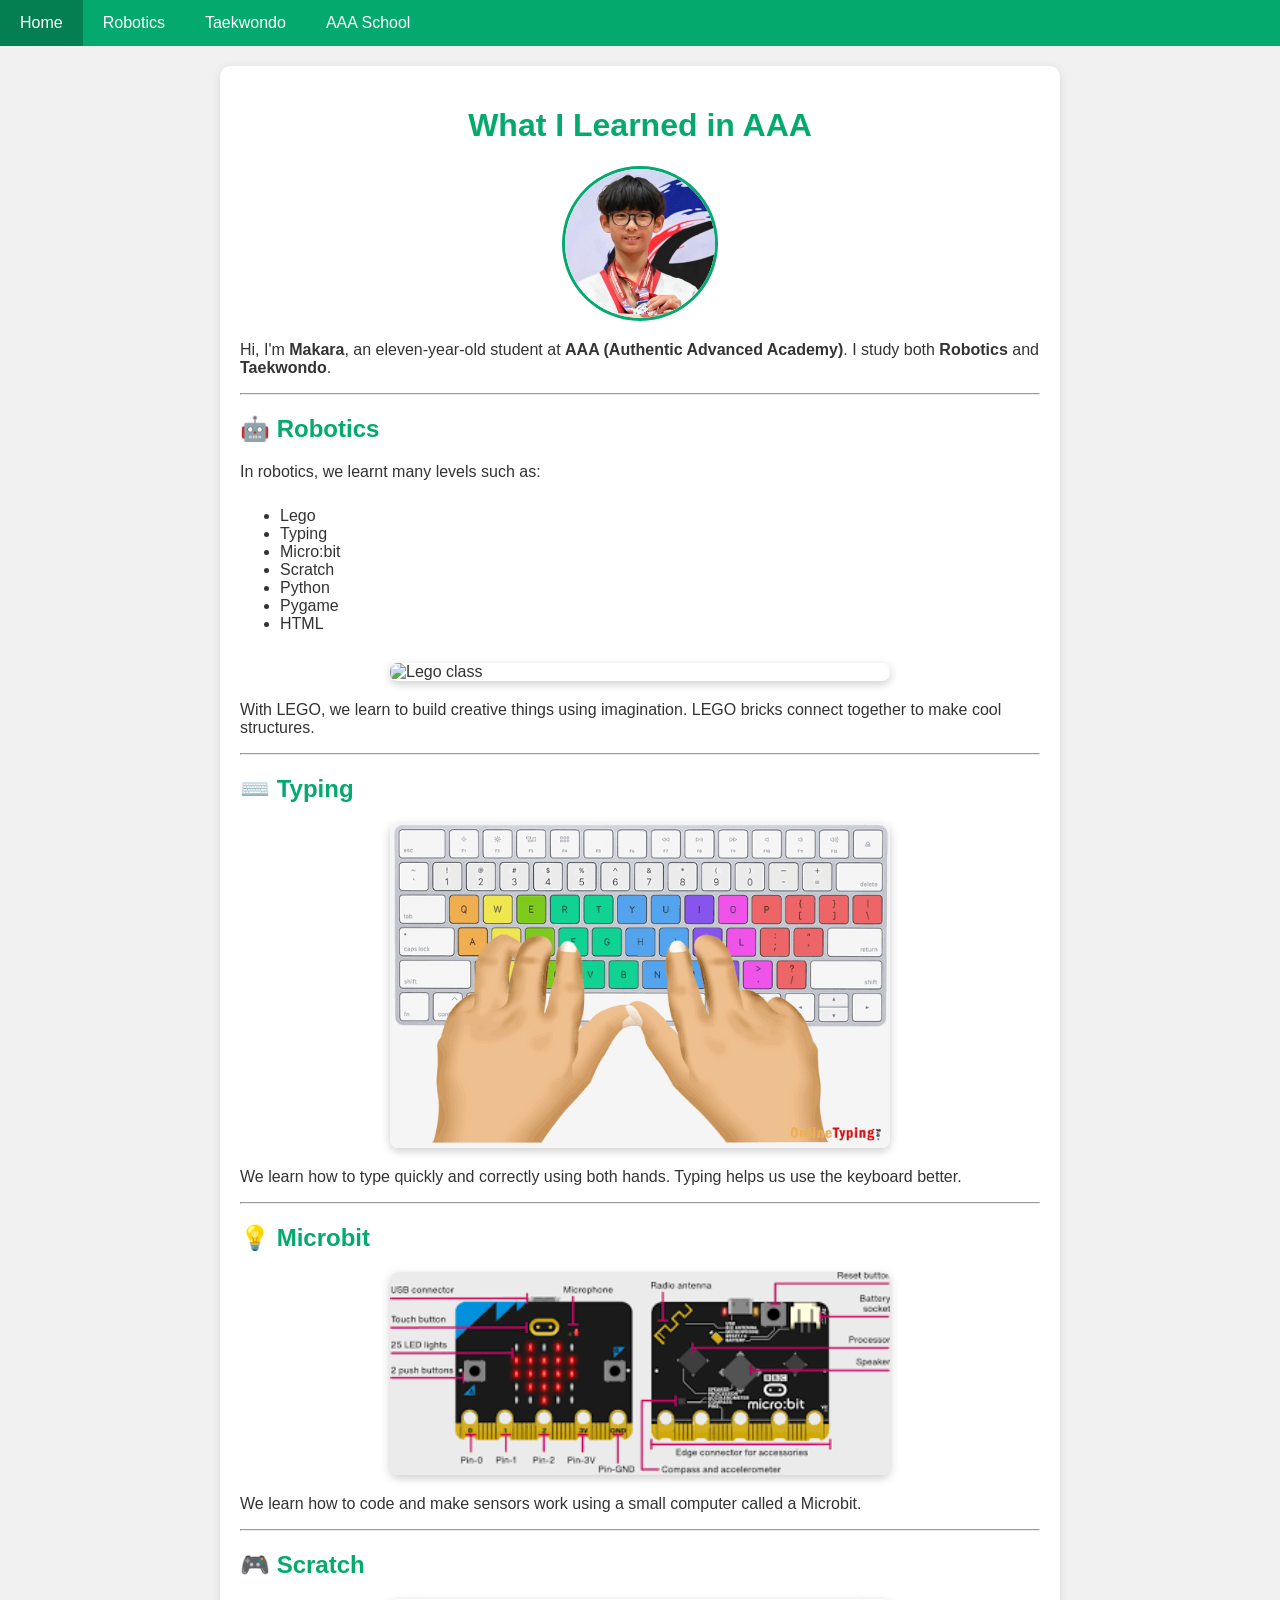
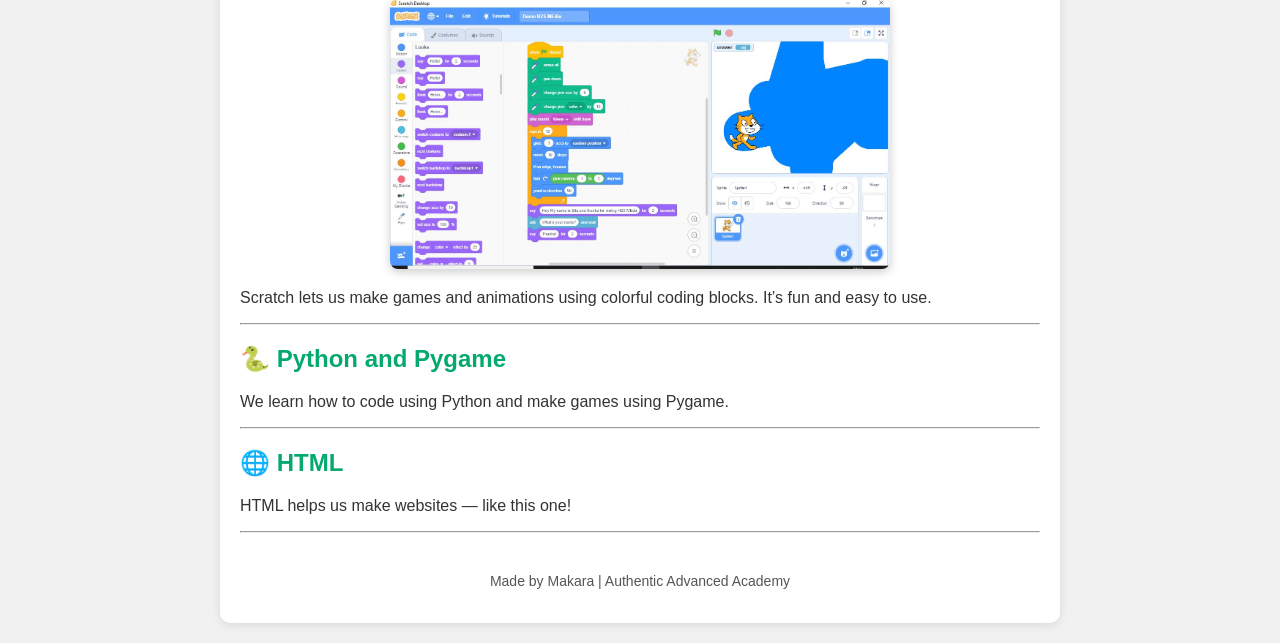
==== index.html @ 7d23373d "Rename step_1_by_1.html to index.html" ====
<!DOCTYPE html>
<html lang="en">
<head>
  <meta charset="UTF-8">
  <meta name="viewport" content="width=device-width, initial-scale=1.0">
  <title>What I Learned in AAA</title>

  <!-- Link to the CSS file -->
  <link rel="stylesheet" href="step_2_by_2.css">
</head>

<body>
  <!-- Navigation bar -->
  <div class="navbar">
    <a class="active" href="#">Home</a>
    <a href="#robotics">Robotics</a>
    <a href="#taekwondo">Taekwondo</a>
    <a href="https://aaaschoolkh.com/" target="_blank">AAA School</a>
  </div>

  <!-- Main content area -->
  <div class="main">
    <h1>What I Learned in AAA</h1>

    <!-- Profile image -->
    <img src="makara.png" alt="Makara" class="profile">

    <p>Hi, I'm <b>Makara</b>, an eleven-year-old student at <b>AAA (Authentic Advanced Academy)</b>.  
    I study both <b>Robotics</b> and <b>Taekwondo</b>.</p>

    <hr>

    <!-- Robotics section -->
    <h2 id="robotics">🤖 Robotics</h2>
    <p>In robotics, we learnt many levels such as:</p>
    <ul>
      <li>Lego</li>
      <li>Typing</li>
      <li>Micro:bit</li>
      <li>Scratch</li>
      <li>Python</li>
      <li>Pygame</li>
      <li>HTML</li>
    </ul>

    <img src="https://aaaschoolkh.com/wp-content/uploads/2025/03/jimmy-2048x1363.jpg" alt="Lego class" class="lesson-img">

    <p>With LEGO, we learn to build creative things using imagination. LEGO bricks connect together to make cool structures.</p>

    <hr>

    <h2>⌨️ Typing</h2>
    <img src="finger-position.gif" alt="Typing" class="lesson-img">
    <p>We learn how to type quickly and correctly using both hands. Typing helps us use the keyboard better.</p>

    <hr>

    <h2>💡 Microbit</h2>
    <img src="microbit.png" alt="Microbit chip" class="lesson-img">
    <p>We learn how to code and make sensors work using a small computer called a Microbit.</p>

    <hr>

    <h2>🎮 Scratch</h2>
    <img src="scratch.jpg" alt="Scratch" class="lesson-img">
    <p>Scratch lets us make games and animations using colorful coding blocks. It’s fun and easy to use.</p>

    <hr>

    <h2>🐍 Python and Pygame</h2>
    <p>We learn how to code using Python and make games using Pygame.</p>

    <hr>

    <h2>🌐 HTML</h2>
    <p>HTML helps us make websites — like this one!</p>

    <hr>

    <!-- Footer -->
    <footer>
      <p>Made by Makara | Authentic Advanced Academy</p>
    </footer>
  </div>
</body>
</html>
---- step_2_by_2.css ----
/* --- General Page Setup --- */
body {
  font-family: Arial, sans-serif;
  margin: 0;
  background-color: #f1f1f1; /* light gray background */
  color: #333;
}

/* --- Navigation Bar --- */
.navbar {
  background-color: #04AA6D; /* green bar like W3Schools */
  overflow: hidden;
}

/* Navbar links */
.navbar a {
  float: left;
  color: white;
  text-align: center;
  padding: 14px 20px;
  text-decoration: none;
}

/* When mouse hovers over a link */
.navbar a:hover {
  background-color: #ddd;
  color: black;
}

/* The "active" link (home) */
.navbar a.active {
  background-color: #037f52;
}

/* --- Main Content --- */
.main {
  background-color: white;
  max-width: 800px;
  margin: 20px auto;
  padding: 20px;
  border-radius: 10px;
  box-shadow: 0 2px 10px rgba(0,0,0,0.1);
}

/* Headings */
h1 {
  color: #04AA6D;
  text-align: center;
}

h2 {
  color: #04AA6D;
}

/* Profile picture */
.profile {
  display: block;
  margin: 20px auto;
  width: 150px;
  border-radius: 50%;
  border: 3px solid #04AA6D;
}

/* Lesson images */
.lesson-img {
  display: block;
  margin: 20px auto;
  width: 80%;
  max-width: 500px;
  border-radius: 8px;
  box-shadow: 0 3px 10px rgba(0,0,0,0.2);
}

/* Lists */
ul {
  text-align: left;
  display: inline-block;
  margin: 10px auto;
}

/* Footer */
footer {
  text-align: center;
  font-size: 14px;
  color: #555;
  margin-top: 40px;
}
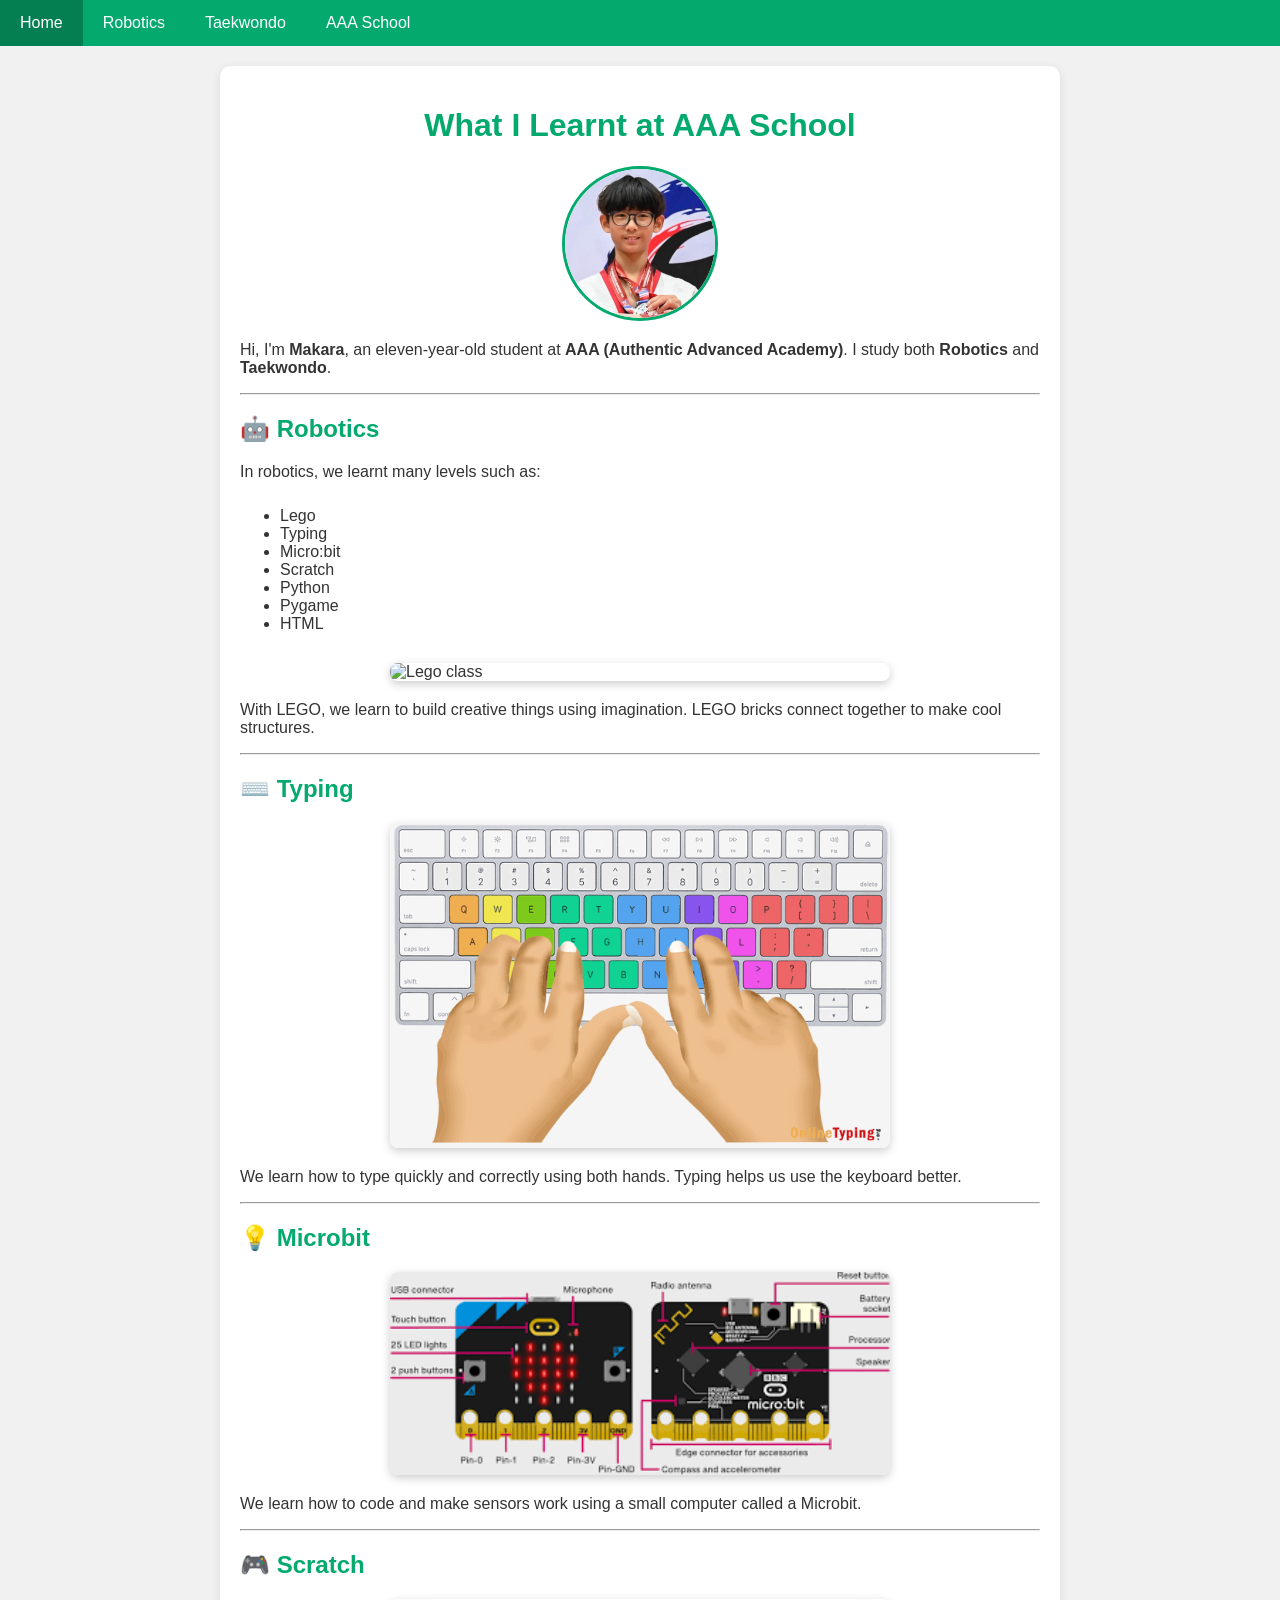
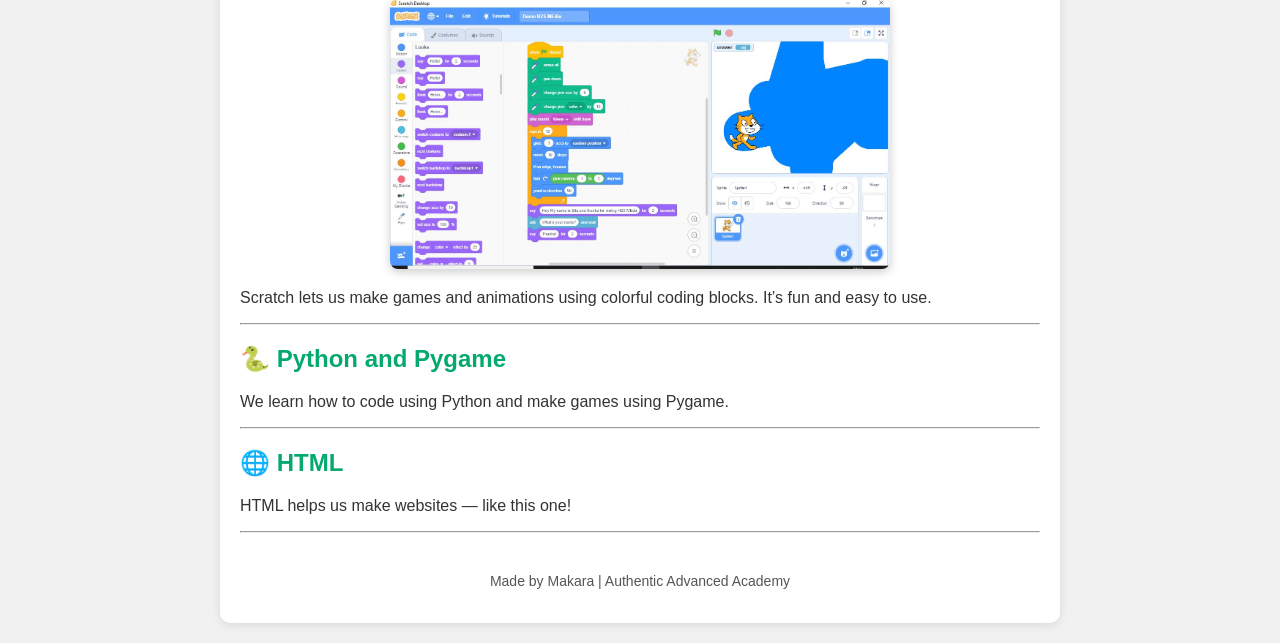
==== commit 52a9baef: "update heading 1" ====
--- a/index.html
+++ b/index.html
@@ -21,7 +21,7 @@
 
   <!-- Main content area -->
   <div class="main">
-    <h1>What I Learned in AAA</h1>
+    <h1>What I Learnt at AAA School</h1>
 
     <!-- Profile image -->
     <img src="makara.png" alt="Makara" class="profile">
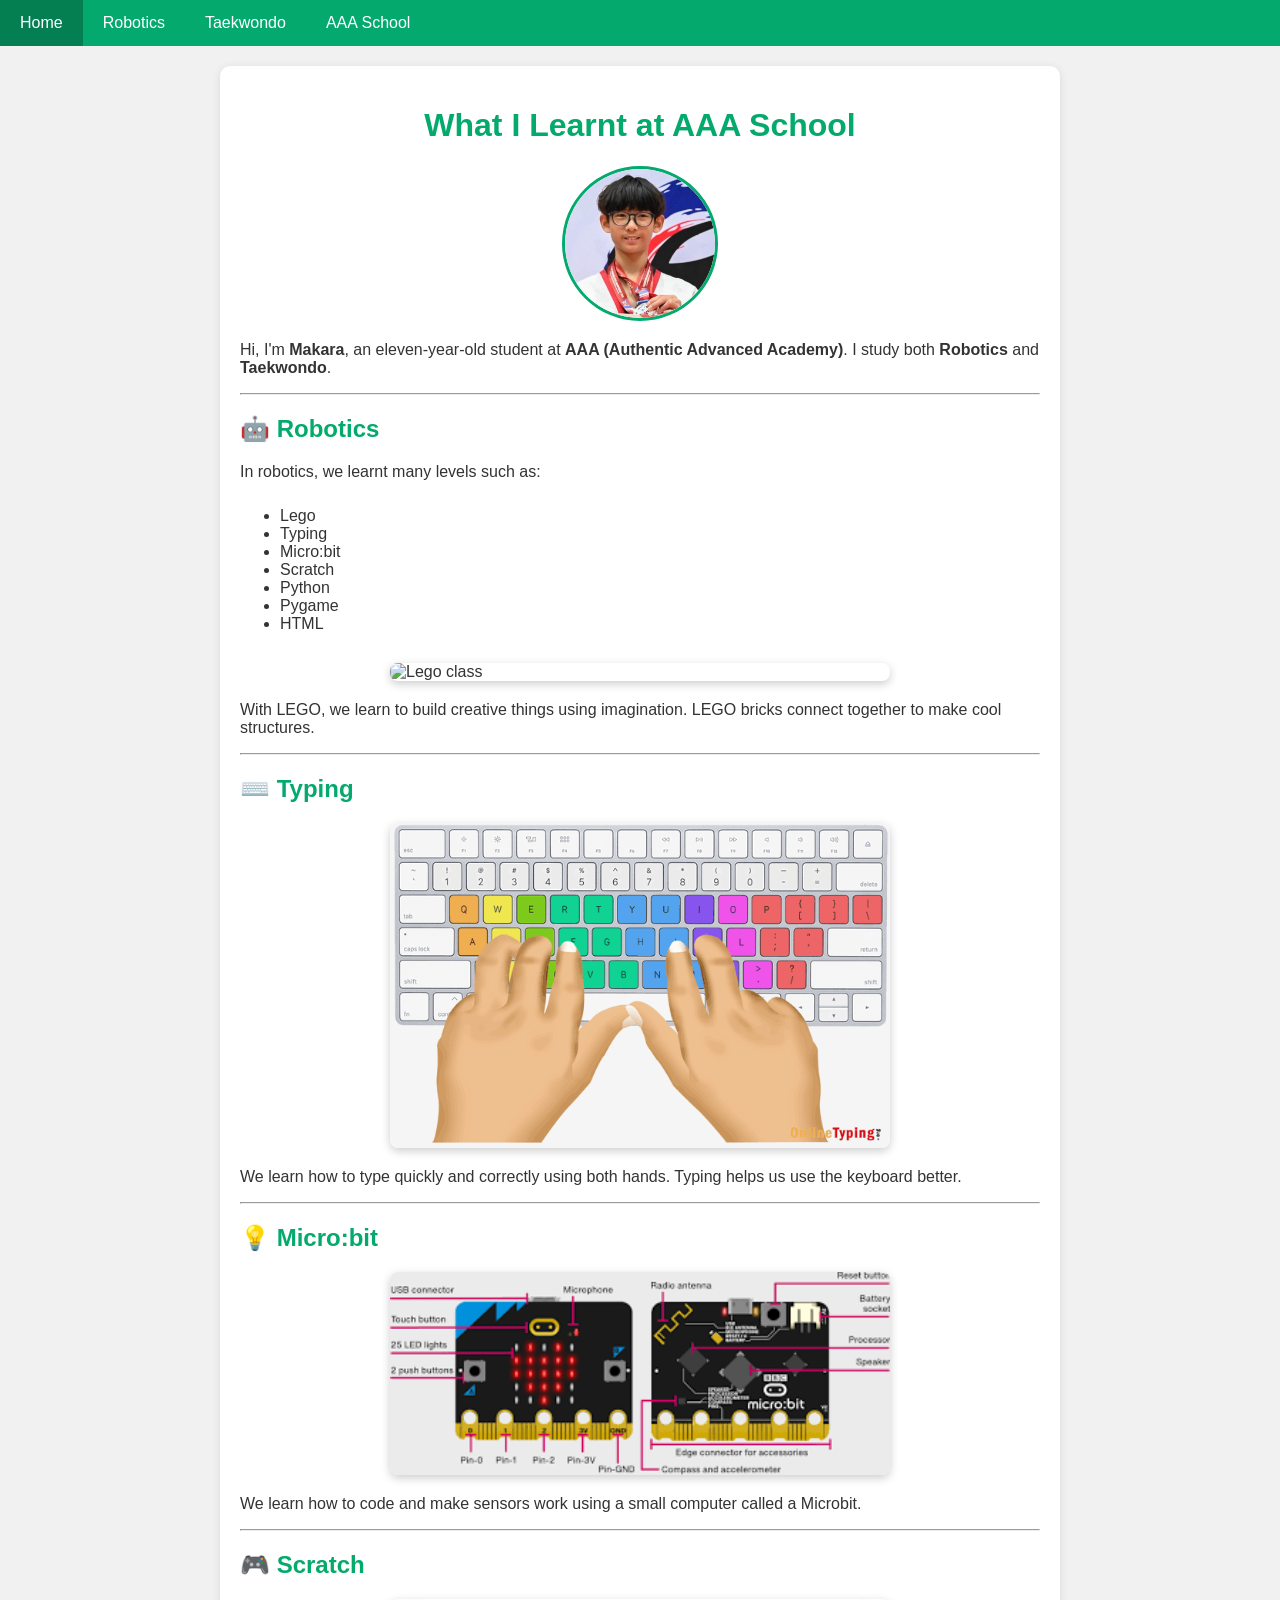
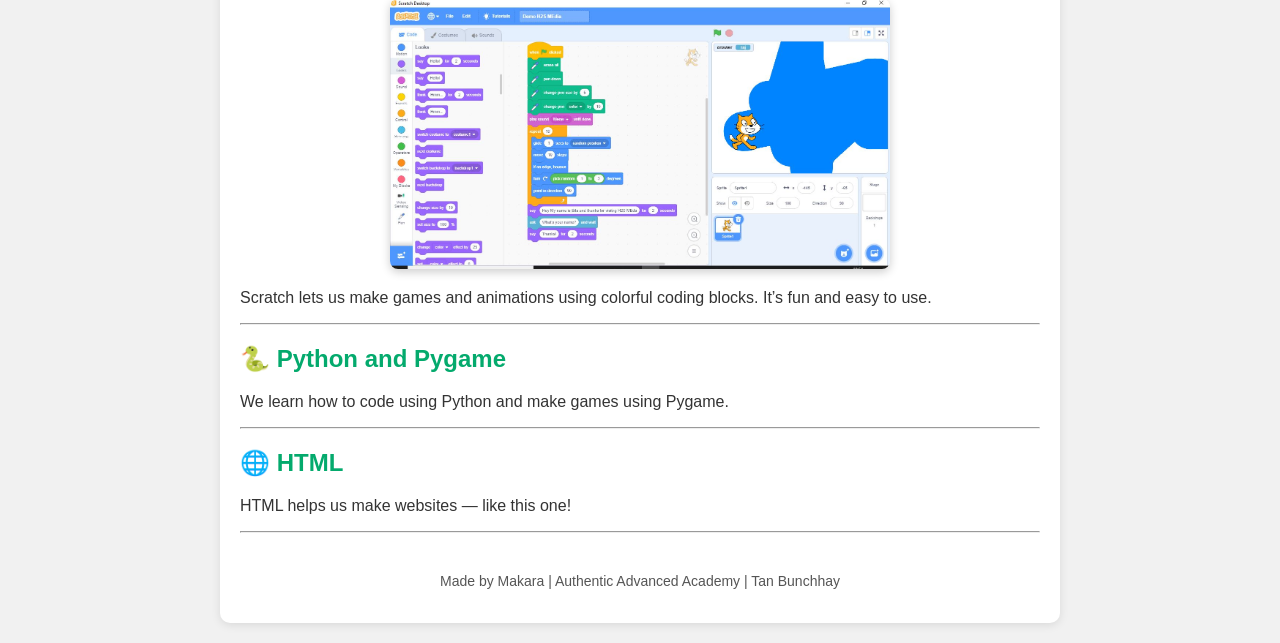
==== commit 10eff5ee: "spelling corection" ====
--- a/index.html
+++ b/index.html
@@ -4,7 +4,8 @@
 <head>
   <meta charset="UTF-8">
   <meta name="viewport" content="width=device-width, initial-scale=1.0">
-  <title>What I Learned in AAA</title>
+  <title>Makara Portfolio</title>
+  <link rel="icon" type="image/x-icon" href="fav.png">
 
   <!-- Link to the CSS file -->
   <link rel="stylesheet" href="step_2_by_2.css">
@@ -56,7 +57,7 @@
 
     <hr>
 
-    <h2>💡 Microbit</h2>
+    <h2>💡 Micro:bit</h2>
     <img src="microbit.png" alt="Microbit chip" class="lesson-img">
     <p>We learn how to code and make sensors work using a small computer called a Microbit.</p>
 
@@ -80,7 +81,7 @@
 
     <!-- Footer -->
     <footer>
-      <p>Made by Makara | Authentic Advanced Academy</p>
+      <p>Made by Makara | Authentic Advanced Academy | Tan Bunchhay</p>
     </footer>
   </div>
 </body>
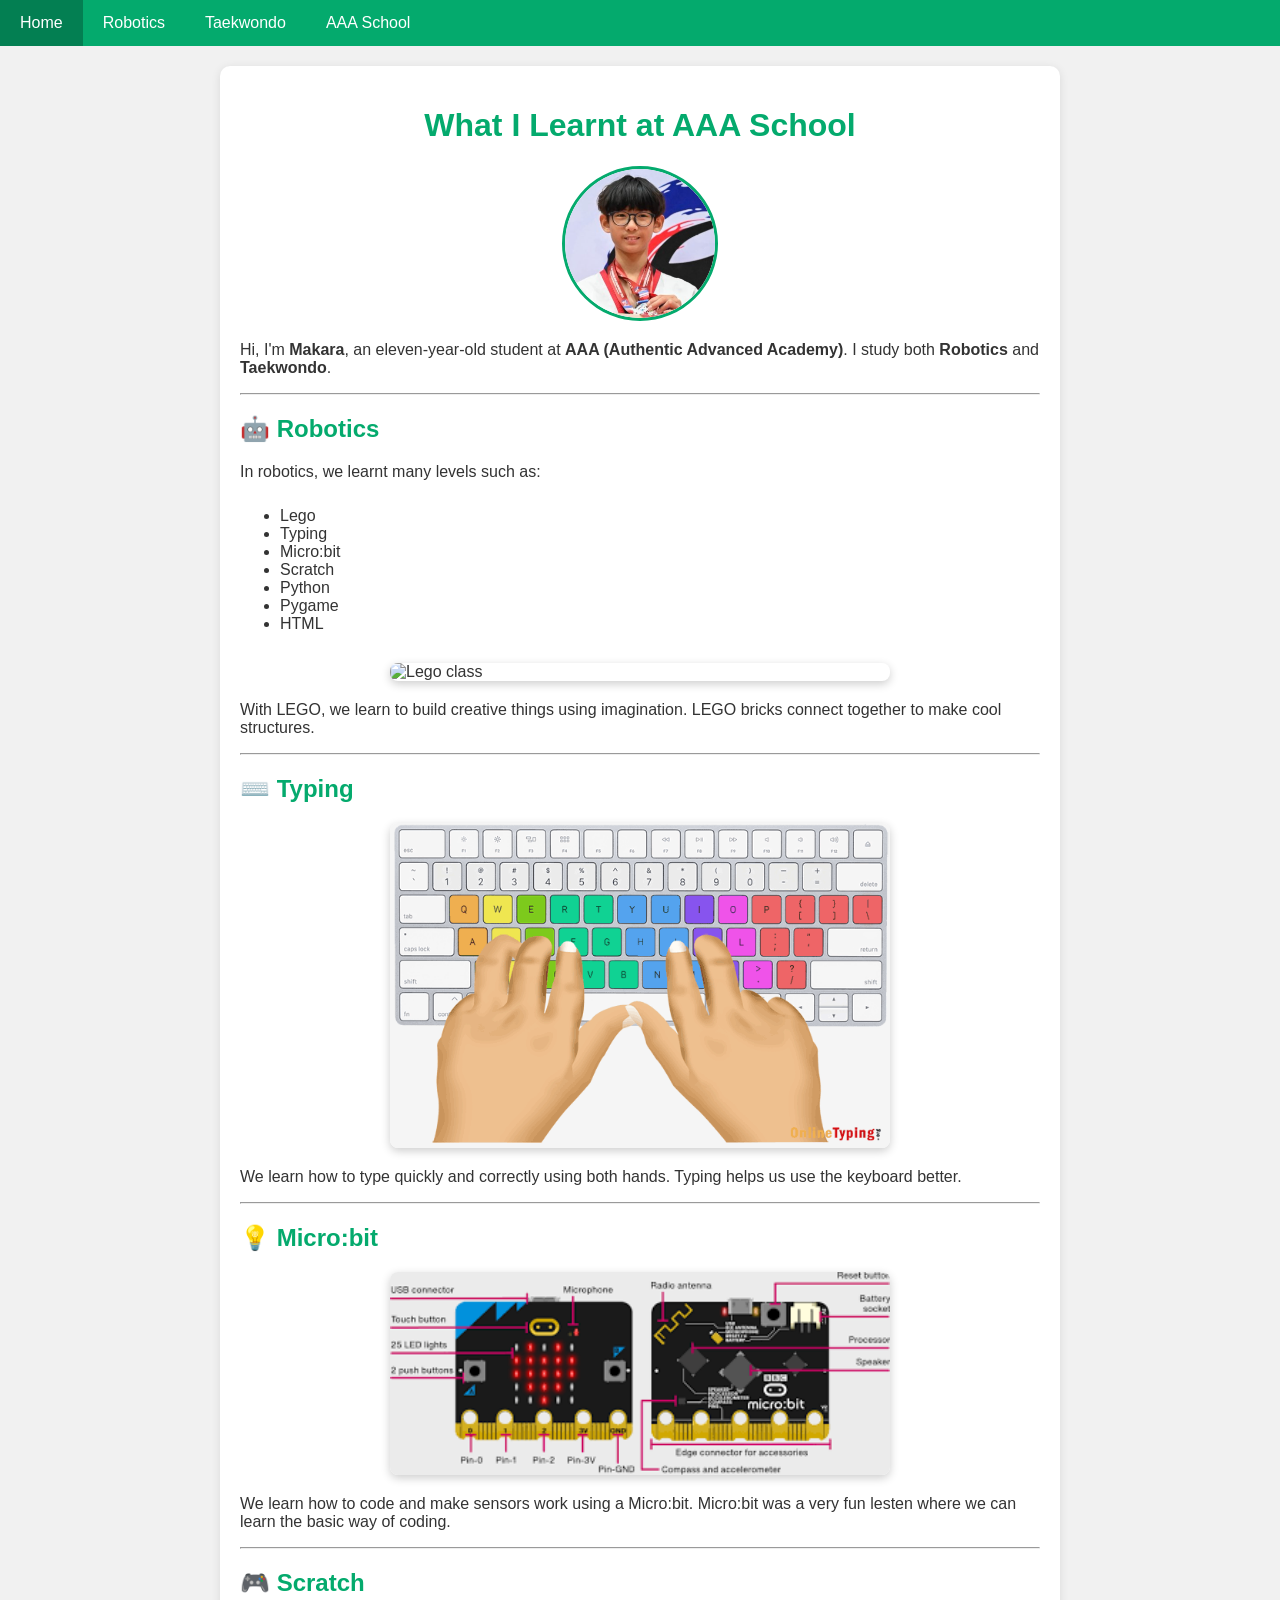
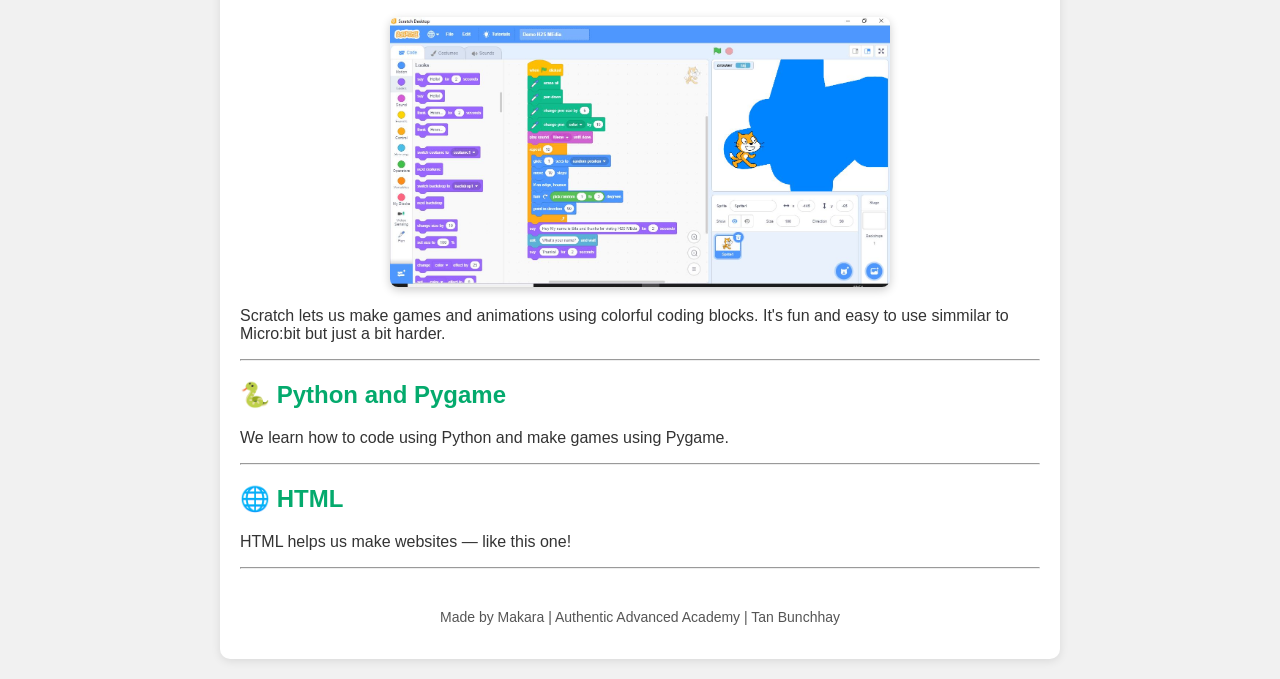
==== commit a3dc3d5c: "added text" ====
--- a/index.html
+++ b/index.html
@@ -59,13 +59,13 @@
 
     <h2>💡 Micro:bit</h2>
     <img src="microbit.png" alt="Microbit chip" class="lesson-img">
-    <p>We learn how to code and make sensors work using a small computer called a Microbit.</p>
+    <p>We learn how to code and make sensors work using a Micro:bit. Micro:bit was a very fun lesten where we can learn the basic way of coding.</p>
 
     <hr>
 
     <h2>🎮 Scratch</h2>
     <img src="scratch.jpg" alt="Scratch" class="lesson-img">
-    <p>Scratch lets us make games and animations using colorful coding blocks. It’s fun and easy to use.</p>
+    <p>Scratch lets us make games and animations using colorful coding blocks. It's fun and easy to use simmilar to Micro:bit but just a bit harder.</p>
 
     <hr>
 
